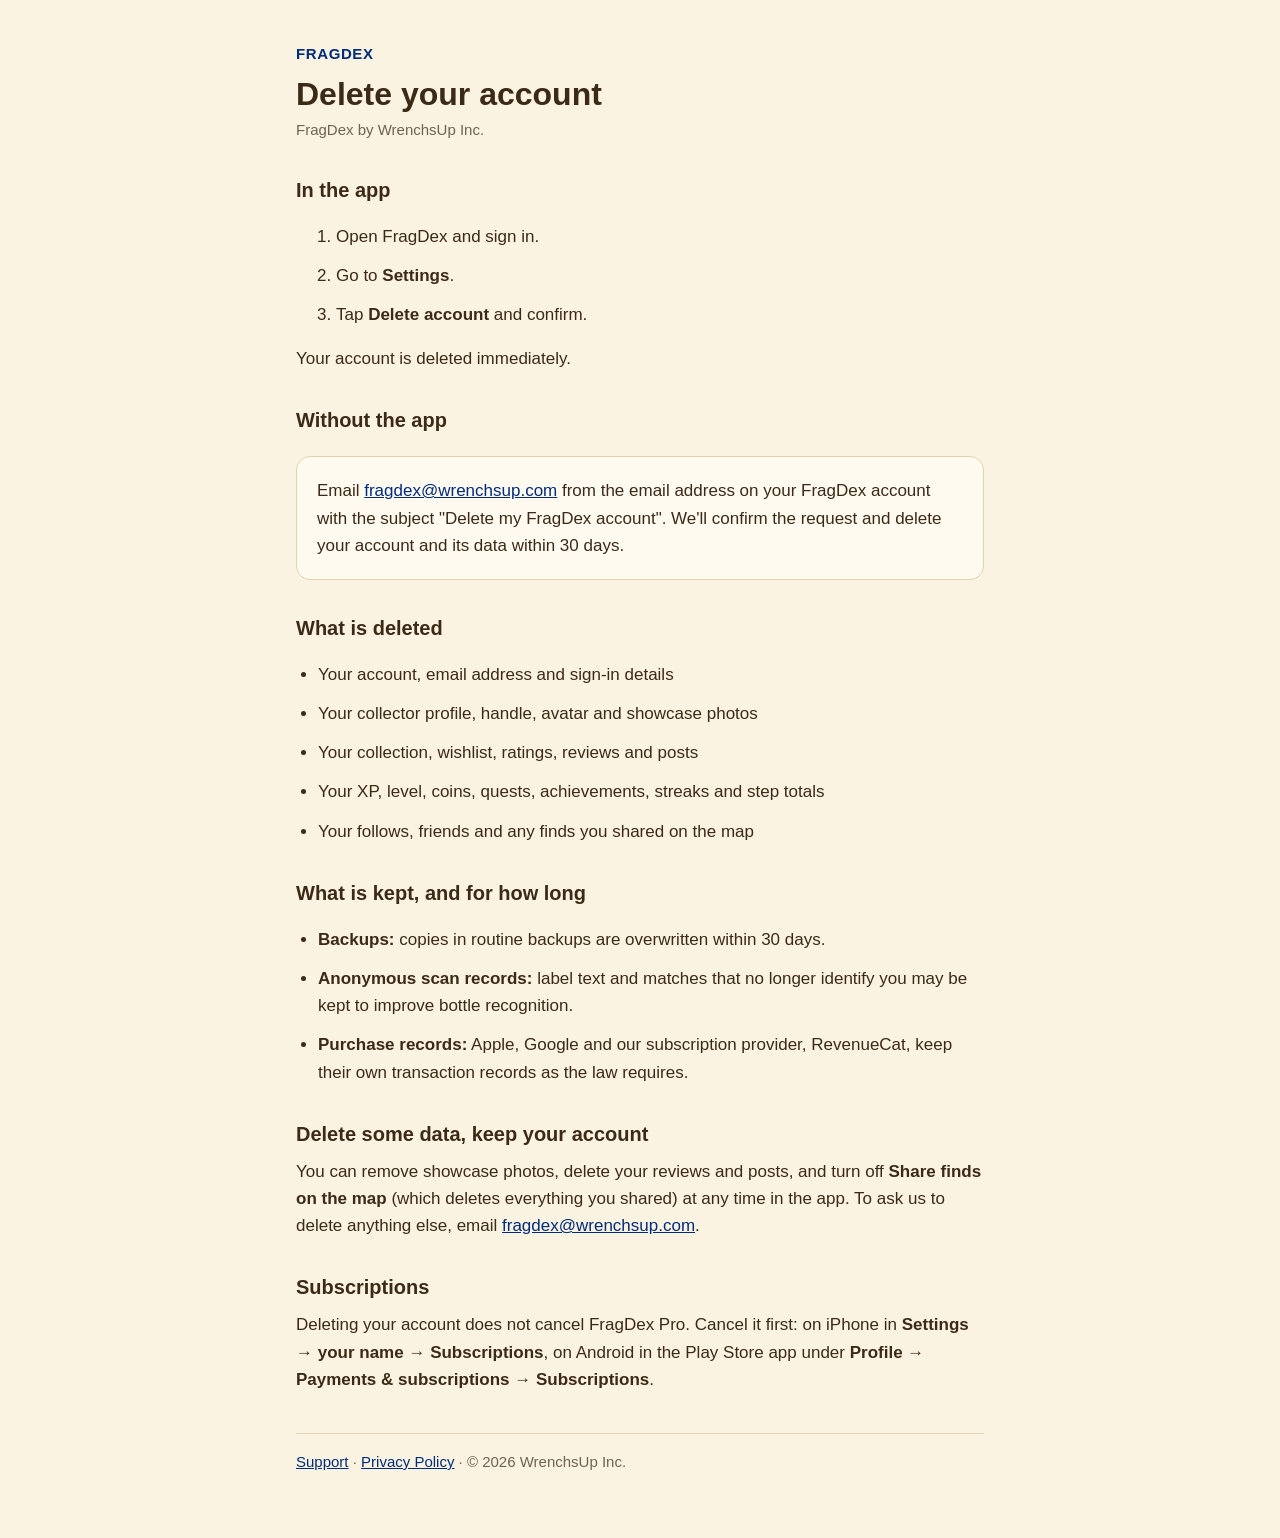
==== delete-account/index.html @ 6af3af7e "Cover Android in the privacy policy and support page, add the account deletion page - Privacy policy" ====
<!doctype html>
<html lang="en">
<head>
  <meta charset="utf-8">
  <meta name="viewport" content="width=device-width, initial-scale=1">
  <title>Delete Your FragDex Account</title>
  <meta name="description" content="How to delete your FragDex account and what happens to your data.">
  <link rel="stylesheet" href="../style.css">
</head>
<body>
<main>
  <header>
    <a class="brand" href="../">FRAGDEX</a>
    <h1>Delete your account</h1>
    <p class="meta">FragDex by WrenchsUp Inc.</p>
  </header>

  <h2>In the app</h2>
  <ol>
    <li>Open FragDex and sign in.</li>
    <li>Go to <strong>Settings</strong>.</li>
    <li>Tap <strong>Delete account</strong> and confirm.</li>
  </ol>
  <p>Your account is deleted immediately.</p>

  <h2>Without the app</h2>
  <div class="card">
    <p style="margin:0">Email <a href="mailto:fragdex@wrenchsup.com?subject=Delete%20my%20FragDex%20account">fragdex@wrenchsup.com</a> from the email address on your FragDex account with the subject "Delete my FragDex account". We'll confirm the request and delete your account and its data within 30 days.</p>
  </div>

  <h2>What is deleted</h2>
  <ul>
    <li>Your account, email address and sign-in details</li>
    <li>Your collector profile, handle, avatar and showcase photos</li>
    <li>Your collection, wishlist, ratings, reviews and posts</li>
    <li>Your XP, level, coins, quests, achievements, streaks and step totals</li>
    <li>Your follows, friends and any finds you shared on the map</li>
  </ul>

  <h2>What is kept, and for how long</h2>
  <ul>
    <li><strong>Backups:</strong> copies in routine backups are overwritten within 30 days.</li>
    <li><strong>Anonymous scan records:</strong> label text and matches that no longer identify you may be kept to improve bottle recognition.</li>
    <li><strong>Purchase records:</strong> Apple, Google and our subscription provider, RevenueCat, keep their own transaction records as the law requires.</li>
  </ul>

  <h2 id="delete-data">Delete some data, keep your account</h2>
  <p>You can remove showcase photos, delete your reviews and posts, and turn off <strong>Share finds on the map</strong> (which deletes everything you shared) at any time in the app. To ask us to delete anything else, email <a href="mailto:fragdex@wrenchsup.com">fragdex@wrenchsup.com</a>.</p>

  <h2>Subscriptions</h2>
  <p>Deleting your account does not cancel FragDex Pro. Cancel it first: on iPhone in <strong>Settings → your name → Subscriptions</strong>, on Android in the Play Store app under <strong>Profile → Payments &amp; subscriptions → Subscriptions</strong>.</p>

  <footer>
    <a href="../">Support</a> · <a href="../privacy/">Privacy Policy</a> · © 2026 WrenchsUp Inc.
  </footer>
</main>
</body>
</html>
---- style.css ----
:root {
  --paper: #fbf3e2;
  --card: #fffaf0;
  --ink: #3b2a16;
  --ink-soft: #6f6353;
  --navy: #002c7b;
  --rule: #e2d2ae;
}

@media (prefers-color-scheme: dark) {
  :root {
    --paper: #16131b;
    --card: #1f1b25;
    --ink: #efe4cc;
    --ink-soft: #b7aa90;
    --navy: #8fb2ff;
    --rule: #3a3242;
  }
}

* { box-sizing: border-box; }

body {
  margin: 0;
  background: var(--paper);
  color: var(--ink);
  font: 17px/1.6 -apple-system, BlinkMacSystemFont, "Segoe UI", Roboto, sans-serif;
}

main {
  max-width: 720px;
  margin: 0 auto;
  padding: 40px 16px 64px;
}

header { margin-bottom: 28px; }

.brand {
  color: var(--navy);
  font-weight: 800;
  letter-spacing: 0.04em;
  text-decoration: none;
  font-size: 15px;
}

h1 { font-size: 32px; line-height: 1.2; margin: 8px 0 4px; }
h2 { font-size: 20px; margin: 32px 0 8px; }
p, li { margin: 0 0 12px; }
ul { padding-left: 22px; }
a { color: var(--navy); }

.meta { color: var(--ink-soft); font-size: 15px; }

.card {
  background: var(--card);
  border: 1px solid var(--rule);
  border-radius: 14px;
  padding: 20px;
  margin: 20px 0;
}

footer {
  border-top: 1px solid var(--rule);
  margin-top: 40px;
  padding-top: 16px;
  color: var(--ink-soft);
  font-size: 15px;
}
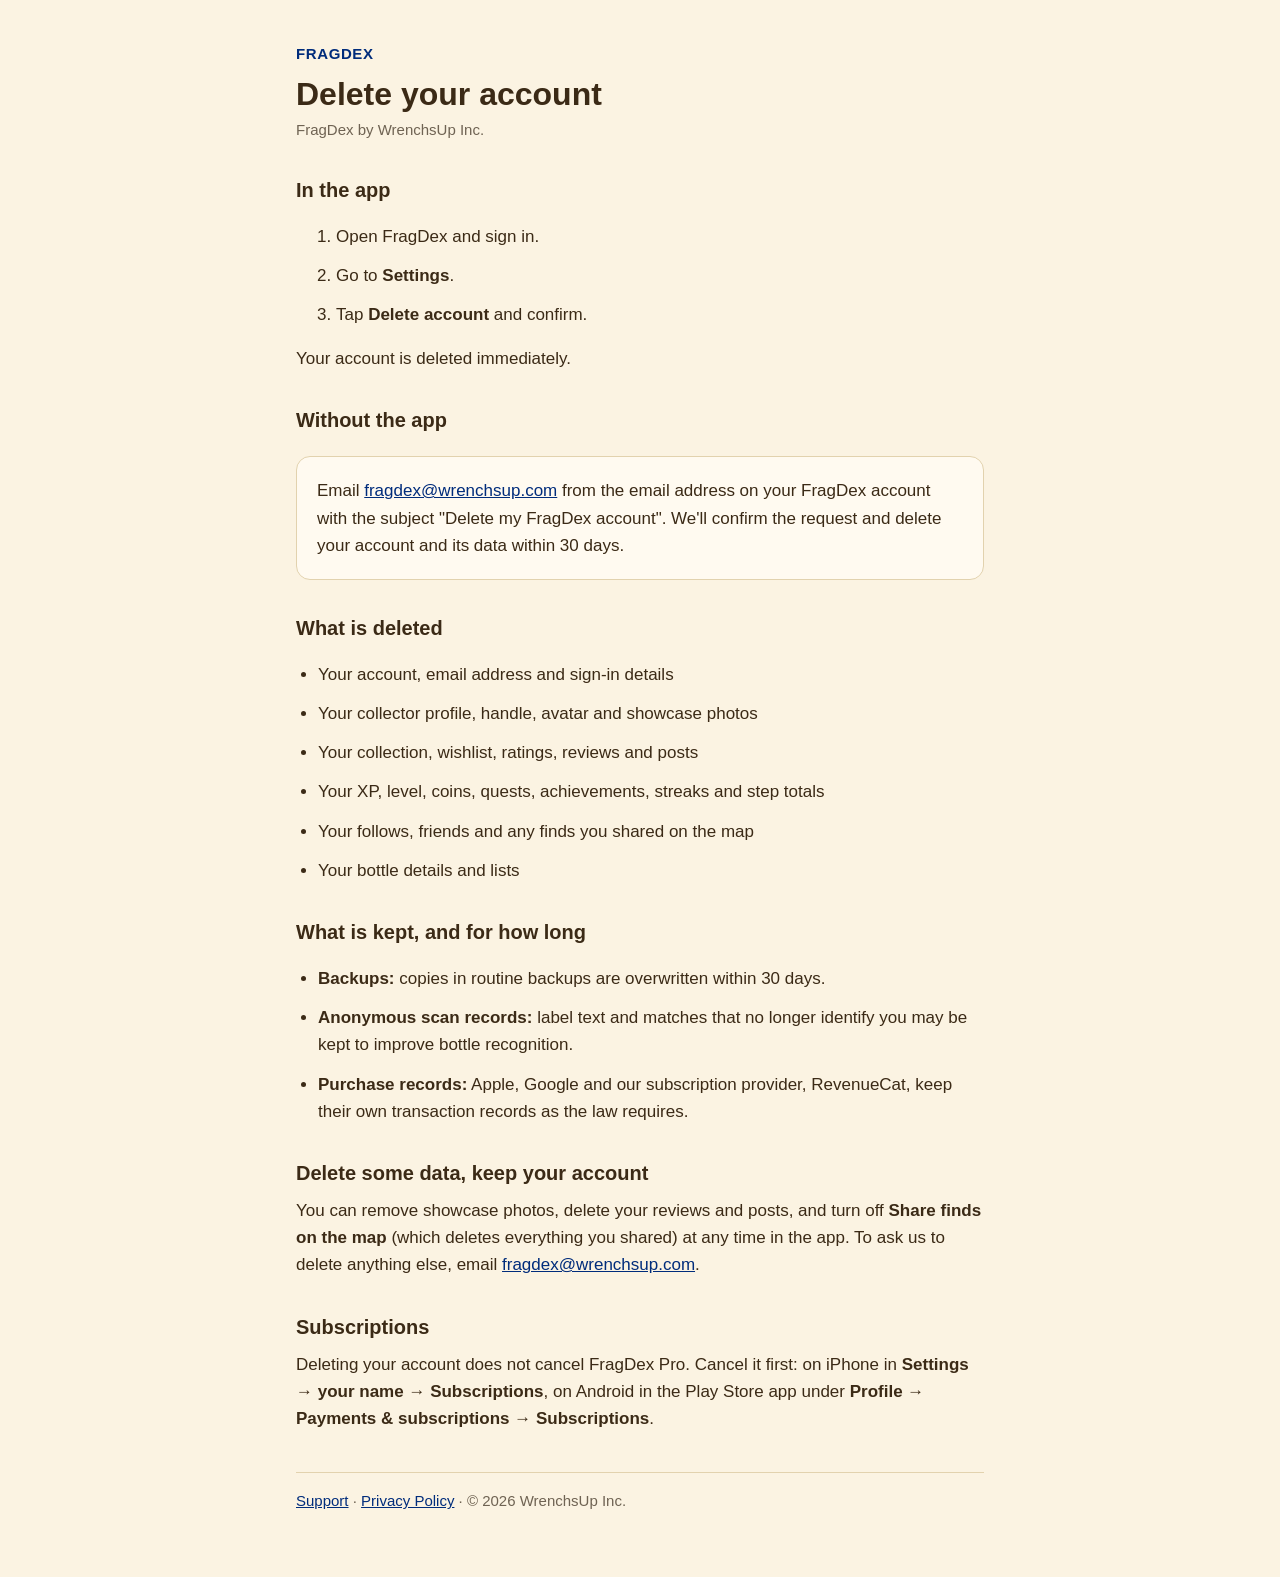
==== commit 073f6f75: "Privacy policy: weather, bottle details and lists, the Pro badge - Weather for What to wear today: a" ====
--- a/delete-account/index.html
+++ b/delete-account/index.html
@@ -35,6 +35,7 @@
     <li>Your collection, wishlist, ratings, reviews and posts</li>
     <li>Your XP, level, coins, quests, achievements, streaks and step totals</li>
     <li>Your follows, friends and any finds you shared on the map</li>
+    <li>Your bottle details and lists</li>
   </ul>
 
   <h2>What is kept, and for how long</h2>
